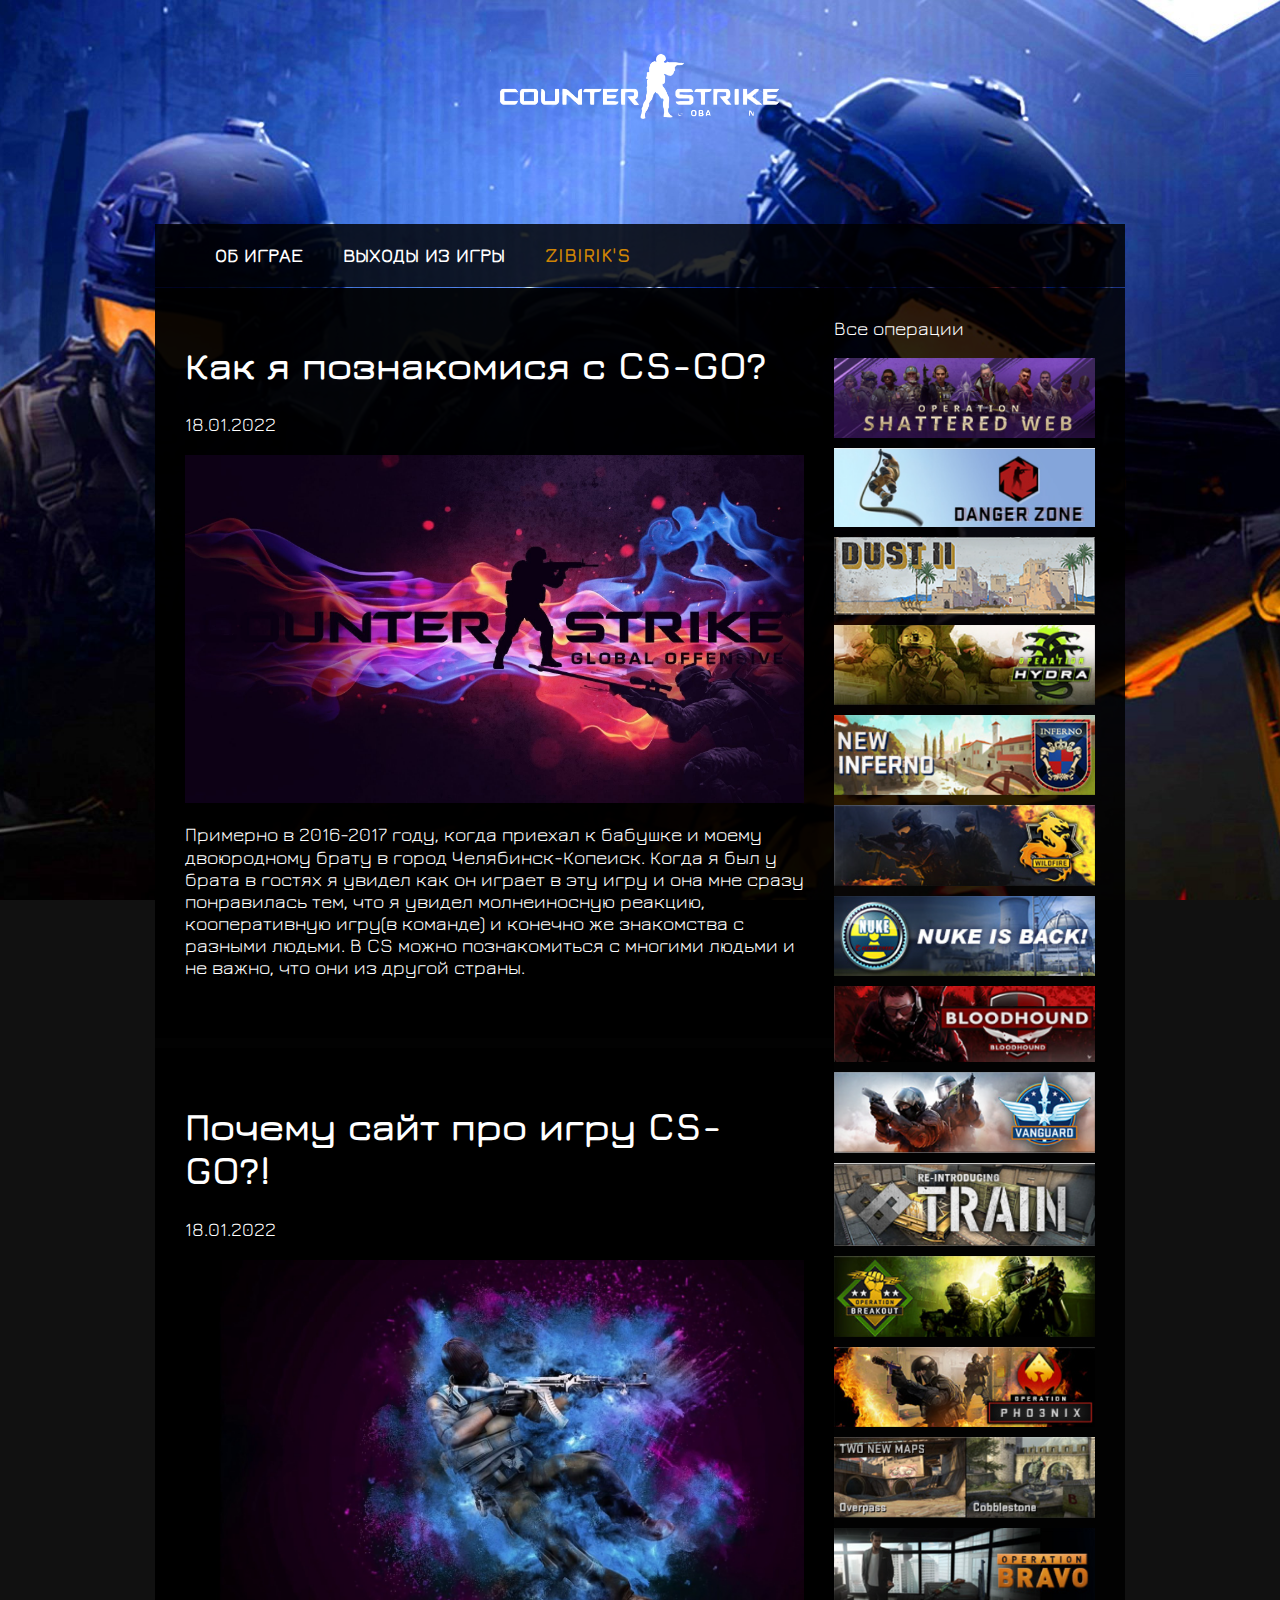
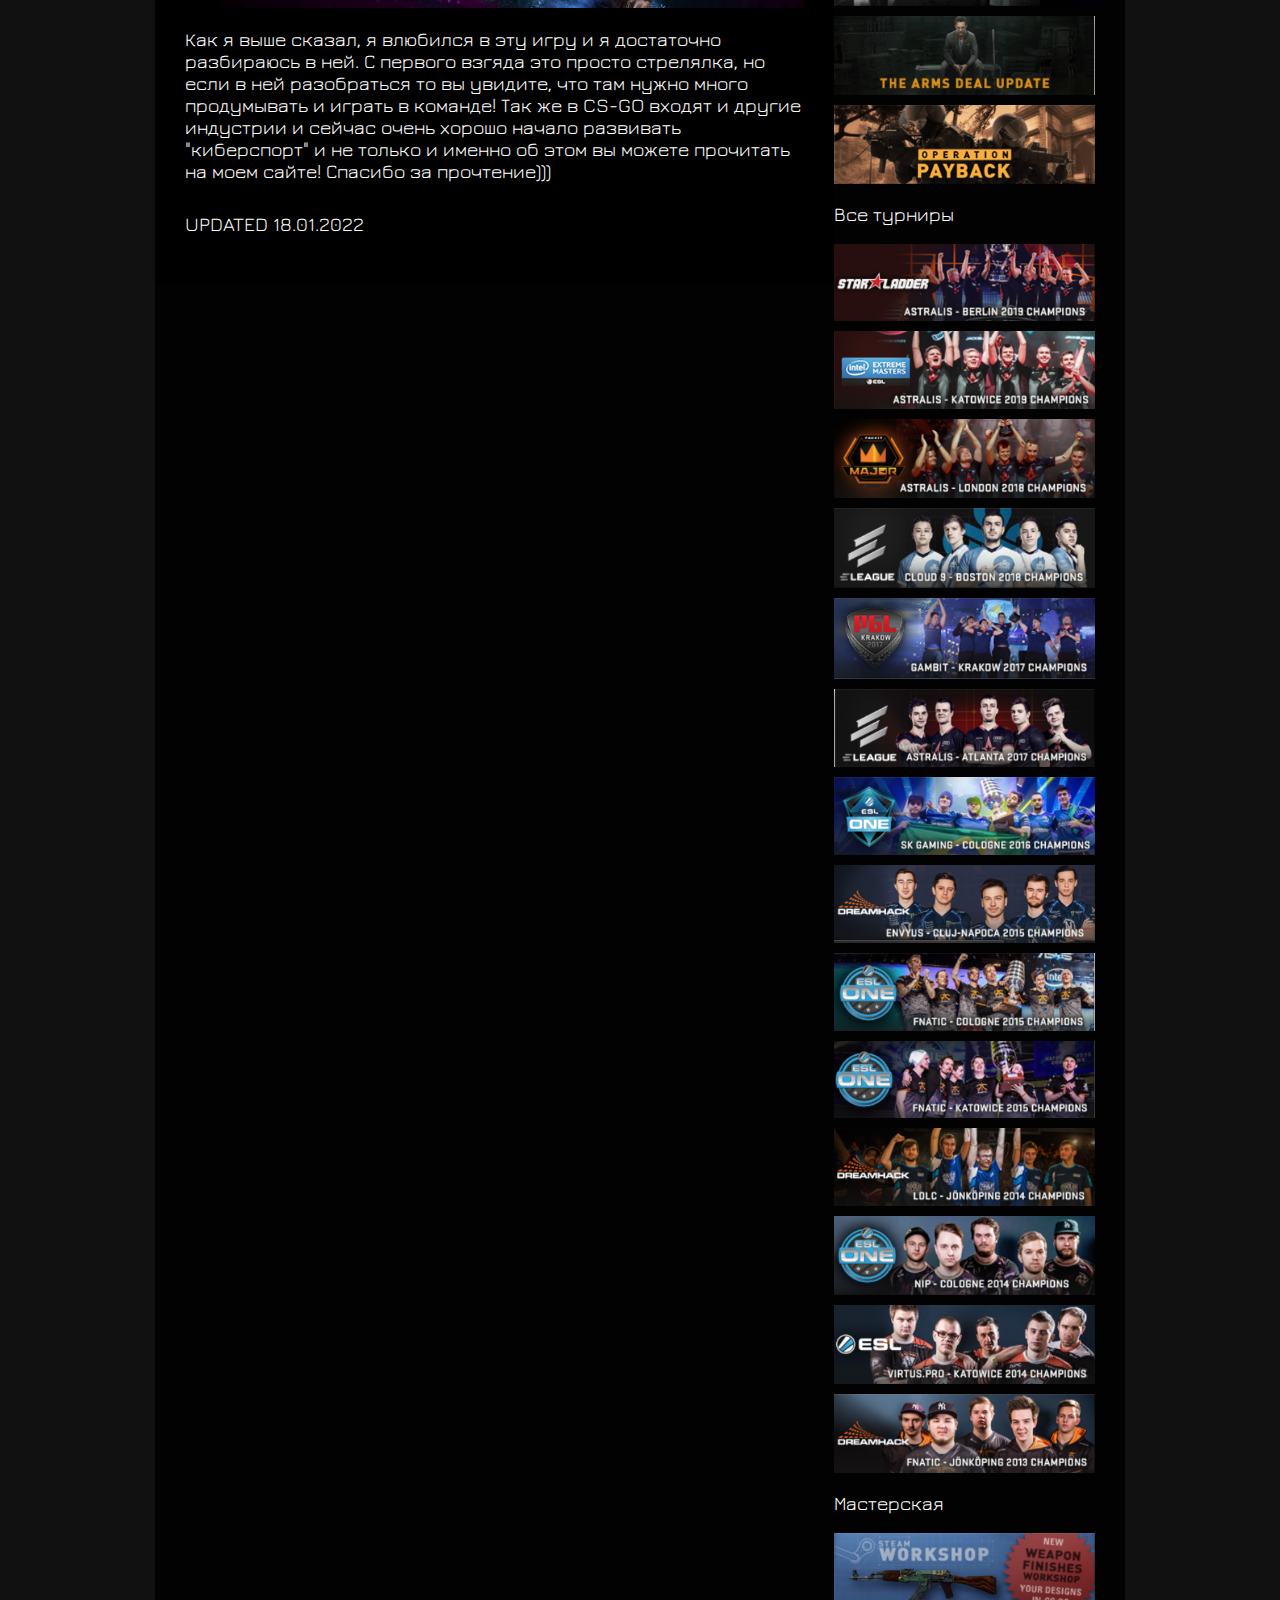
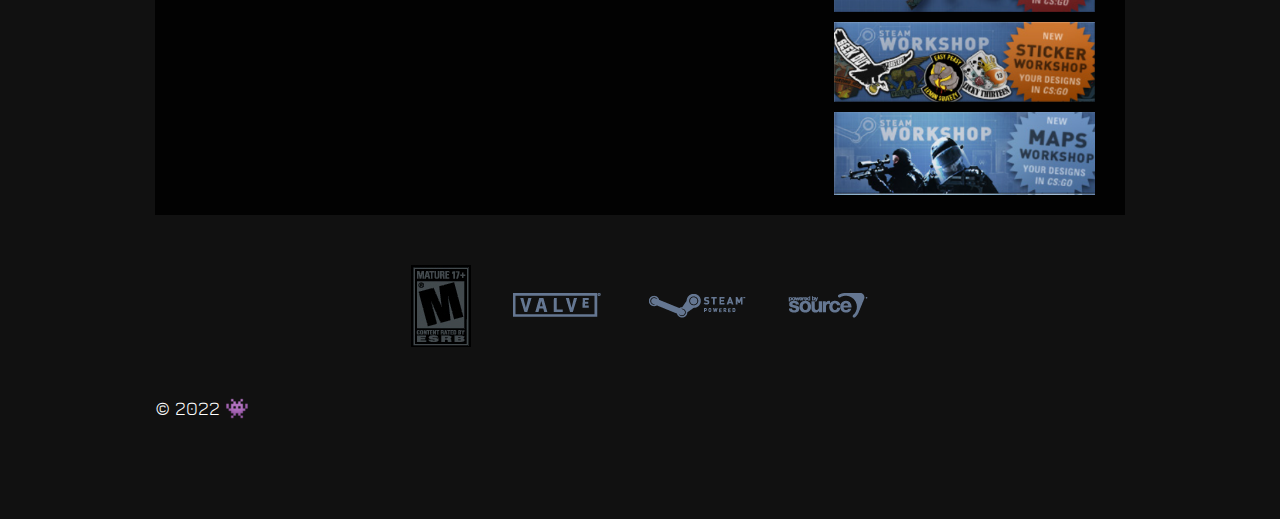
==== about.html @ ed5ef02f "+ start progect" ====
<!DOCTYPE html>
<html lang="en">
  <head>
    <meta charset="UTF-8" />
    <meta http-equiv="X-UA-Compatible" content="IE=edge" />
    <meta name="viewport" content="width=device-width, initial-scale=1.0" />
    <title>Home</title>
    <link rel="preconnect" href="https://fonts.googleapis.com" />
    <link rel="preconnect" href="https://fonts.gstatic.com" crossorigin />
    <link
      href="https://fonts.googleapis.com/css2?family=Jura:wght@400;600;700&display=swap"
      rel="stylesheet"
    />
    <link rel="stylesheet" href="style/normalize.css" />
    <link rel="stylesheet" href="style/style.css" />
  </head>
  <body>
    <header class="header container">
      <a href="index.html" class="logo_link">
        <img class="logo" src="img/logo.png" alt="" />
      </a>
    </header>

    <div class="container">
      <nav class="nav bg">
        <ul class="nav_ul">
          <li class="nav_item"><a class="nav_link" href="index.html">Об играе</a></li>
          <li class="nav_item"><a class="nav_link" href="Exiting.html">Выходы из игры</a></li>
          <li class="nav_item"><a class="nav_link active" href="about.html">ZIBIRIK's</a></li>
        </ul>
      </nav>

      <div class="page bg">
        <div class="col-1">
          <article class="article">
            <h1 class="article_title">Как я познакомися с CS-GO?</h1>
            <div class="article_date">18.01.2022</div>
            <div class="article_img">
              <img class="img-res" src="img/about img.jpeg" alt="" />
            </div>
            <div class="article-content">
              Примерно в 2016-2017 году, когда приехал к бабушке и моему двоюродному брату в город Челябинск-Копеиск.
              Когда я был у брата в гостях я увидел как он играет в эту игру и она мне сразу понравилась тем, что я увидел молнеиносную реакцию, кооперативную игру(в команде) и конечно же знакомства с разными людьми. В CS можно познакомиться с многими людьми и не важно, что они из другой страны.
            </div>
          </article>

          <article class="article">
            <h1 class="article_title">Почему сайт про игру CS-GO?!</h1>
            <div class="article_date">18.01.2022</div>
            <div class="article_img">
              <img class="img-res" src="img/about img 2.jpeg" alt="" />
            </div>
            <div class="article-content">
              Как я выше сказал, я влюбился в эту игру и я достаточно разбираюсь в ней. С первого взгяда это просто стрелялка, но если в ней разобраться то вы увидите, что там нужно много продумывать и играть в команде!
              Так же в CS-GO входят и другие индустрии и сейчас очень хорошо начало развивать "киберспорт" и не только и именно об этом вы можете прочитать на моем сайте! 
              Спасибо за прочтение)))
            </div>
            <p>UPDATED 18.01.2022</p>
          </article>
        </div>
        
        <div class="col-2">

          <div class="banner">
            <p>Все операции</p>
          </div>
          
          <div class="banner">
            <img class="img-res" src="img/banner 1.png" alt="" />
          </div>

          <div class="banner">
            <img class="img-res" src="img/banner 2.png" alt="" />
          </div>
          <div class="banner">
            <img class="img-res" src="img/banner 3.png" alt="" />
          </div>

          <div class="banner">
            <img class="img-res" src="img/banner 4.png" alt="" />
          </div>

          <div class="banner">
            <img class="img-res" src="img/banner 5.png" alt="" />
          </div>

          <div class="banner">
            <img class="img-res" src="img/banner 6.png" alt="" />
          </div>

          <div class="banner">
            <img class="img-res" src="img/banner 7.png" alt="" />
          </div>

          <div class="banner">
            <img class="img-res" src="img/banner 8.png" alt="" />
          </div>

          <div class="banner">
            <img class="img-res" src="img/banner 9.png" alt="" />
          </div>

          <div class="banner">
            <img class="img-res" src="img/banner 10.png" alt="" />
          </div>

          <div class="banner">
            <img class="img-res" src="img/banner 11.png" alt="" />
          </div>

          <div class="banner">
            <img class="img-res" src="img/banner 12.png" alt="" />
          </div>

          <div class="banner">
            <img class="img-res" src="img/banner 13.png" alt="" />
          </div>

          <div class="banner">
            <img class="img-res" src="img/banner 14.png" alt="" />
          </div>

          <div class="banner">
            <img class="img-res" src="img/banner 15.png" alt="" />
          </div>

          <div class="banner">
            <img class="img-res" src="img/banner 16.png" alt="" />
          </div>

          <div>
            <p>Все турниры</p>
          </div>

          <div class="banner">
            <img class="img-res" src="img/match 1.png" alt="" />
          </div>

          <div class="banner">
            <img class="img-res" src="img/match 2.png" alt="" />
          </div>

          <div class="banner">
            <img class="img-res" src="img/match 3.png" alt="" />
          </div>

          <div class="banner">
            <img class="img-res" src="img/match 4.png" alt="" />
          </div>

          <div class="banner">
            <img class="img-res" src="img/match 5.png" alt="" />
          </div>

          <div class="banner">
            <img class="img-res" src="img/match 6.png" alt="" />
          </div>

          <div class="banner">
            <img class="img-res" src="img/match 7.png" alt="" />
          </div>

          <div class="banner">
            <img class="img-res" src="img/match 8.png" alt="" />
          </div>

          <div class="banner">
            <img class="img-res" src="img/match 9.png" alt="" />
          </div>

          <div class="banner">
            <img class="img-res" src="img/match 10.png" alt="" />
          </div>

          <div class="banner">
            <img class="img-res" src="img/match 11.png" alt="" />
          </div>

          <div class="banner">
            <img class="img-res" src="img/match 12.png" alt="" />
          </div>

          <div class="banner">
            <img class="img-res" src="img/match 13.png" alt="" />
          </div>

          <div class="banner">
            <img class="img-res" src="img/match 14.png" alt="" />
          </div>

          <p>Мастерская</p>

          <div class="banner">
            <img class="img-res" src="img/community 1.png" alt="" />
          </div>

          <div class="banner">
            <img class="img-res" src="img/community 2.png" alt="" />
          </div>

          <div class="banner">
            <img class="img-res" src="img/community 3.png" alt="" />
          </div>
        </div>
      </div>
    </div>

    <footer class="footer container">
      <div class="footer-item">
        <img src="img/footer_esrb.jpg" />
        <img src="img/footer_valve.png" />
        <img src="img/footer_steam.png" />
        <img src="img/footer_source.png" />
      </div>
      <p>&copy; 2022 👾</p>
    </footer>
  </body>
</html>
---- style/style.css ----
* {
  box-sizing: border-box;
}

html {
  font-family: sans-serif;
  font-family: 'Jura', sans-serif;
  font-weight: 400;
  font-size: 120%;
  color: white;
}

body {
  background-attachment: fixed;
  background-color: #111111;
  background-image: url(../img/header_bg.jpg);
  background-position: center;
  background-size: cover;
  background-repeat: no-repeat;
}

.container {
  width: 1000px;
  margin-left: auto;
  margin-right: auto;
  padding-left: 15px;
  padding-right: 15px;
}

/* Header */
.header {
  padding-top: 50px;
}
.logo_link {
  display: flex;
  align-items: center;
  justify-content: center;
}
.logo {
  width: 300px;
  display: block;
}

/* Helper */
.bg {
  background: rgba(0, 0, 0, 0.83);
}

.img-res {
  display: block;
  width: 100%;
  max-width: 100%;
}

/* Navigate */
.nav {
  margin-top: 100px;
}
.nav_ul {
  display: flex;
  list-style: none;
  margin-bottom: 1px;
}
.nav_item {
  padding: 20px;
}
.nav_link {
  color: white;
  font-weight: 700;
  text-decoration: none;
  text-transform: uppercase;
}
.active,
.nav_link:hover {
  color: #ce8404;
}

.network{
  position: absolute;
  top: 124px;
  left: 1015px;
}

.ul{
  list-style:none
}


/* Page */
.page {
  display: flex;
}

.col-1 {
  width: 70%;
/*   padding: 10px 30px; */
}

.col-2 {
  width: 30%;
  padding: 10px 30px 10px 0;
}

/* Article */
.article {
  background: rgba(0, 0, 0, 0.7);
  margin-bottom: 10px;
  padding: 30px;
}
.article_title {
}
.article_date {
  margin-bottom: 20px;
}
.article-content {
  margin-top: 20px;
  margin-bottom: 30px;
}

/* Banner */
.banner .img-res {
  margin-bottom: 10px;
}

.banner{
  display: block;
}

.footer {
  margin-bottom: 100px;
}
.footer-item {
  display: flex;
  justify-content: center;
  margin-top: 30px;
  margin-bottom: 30px;
  align-items: center;
}
.footer-item img {
  padding: 20px;
}

/* Media */
@media (max-width: 900px) {
    .container {
      width: 100%;
    }
    
    .nav_item {
      padding: 10px;
    }
    
    .page {
      flex-direction: column;
    }
    .col-1 {
      width: 100%;
    }
    .col-2 {
      width: 100%;
      padding: 10px 30px;
    }
    
    .footer {
      text-align: center;
    }
    .footer-item {
      flex-direction: column;
    }
}
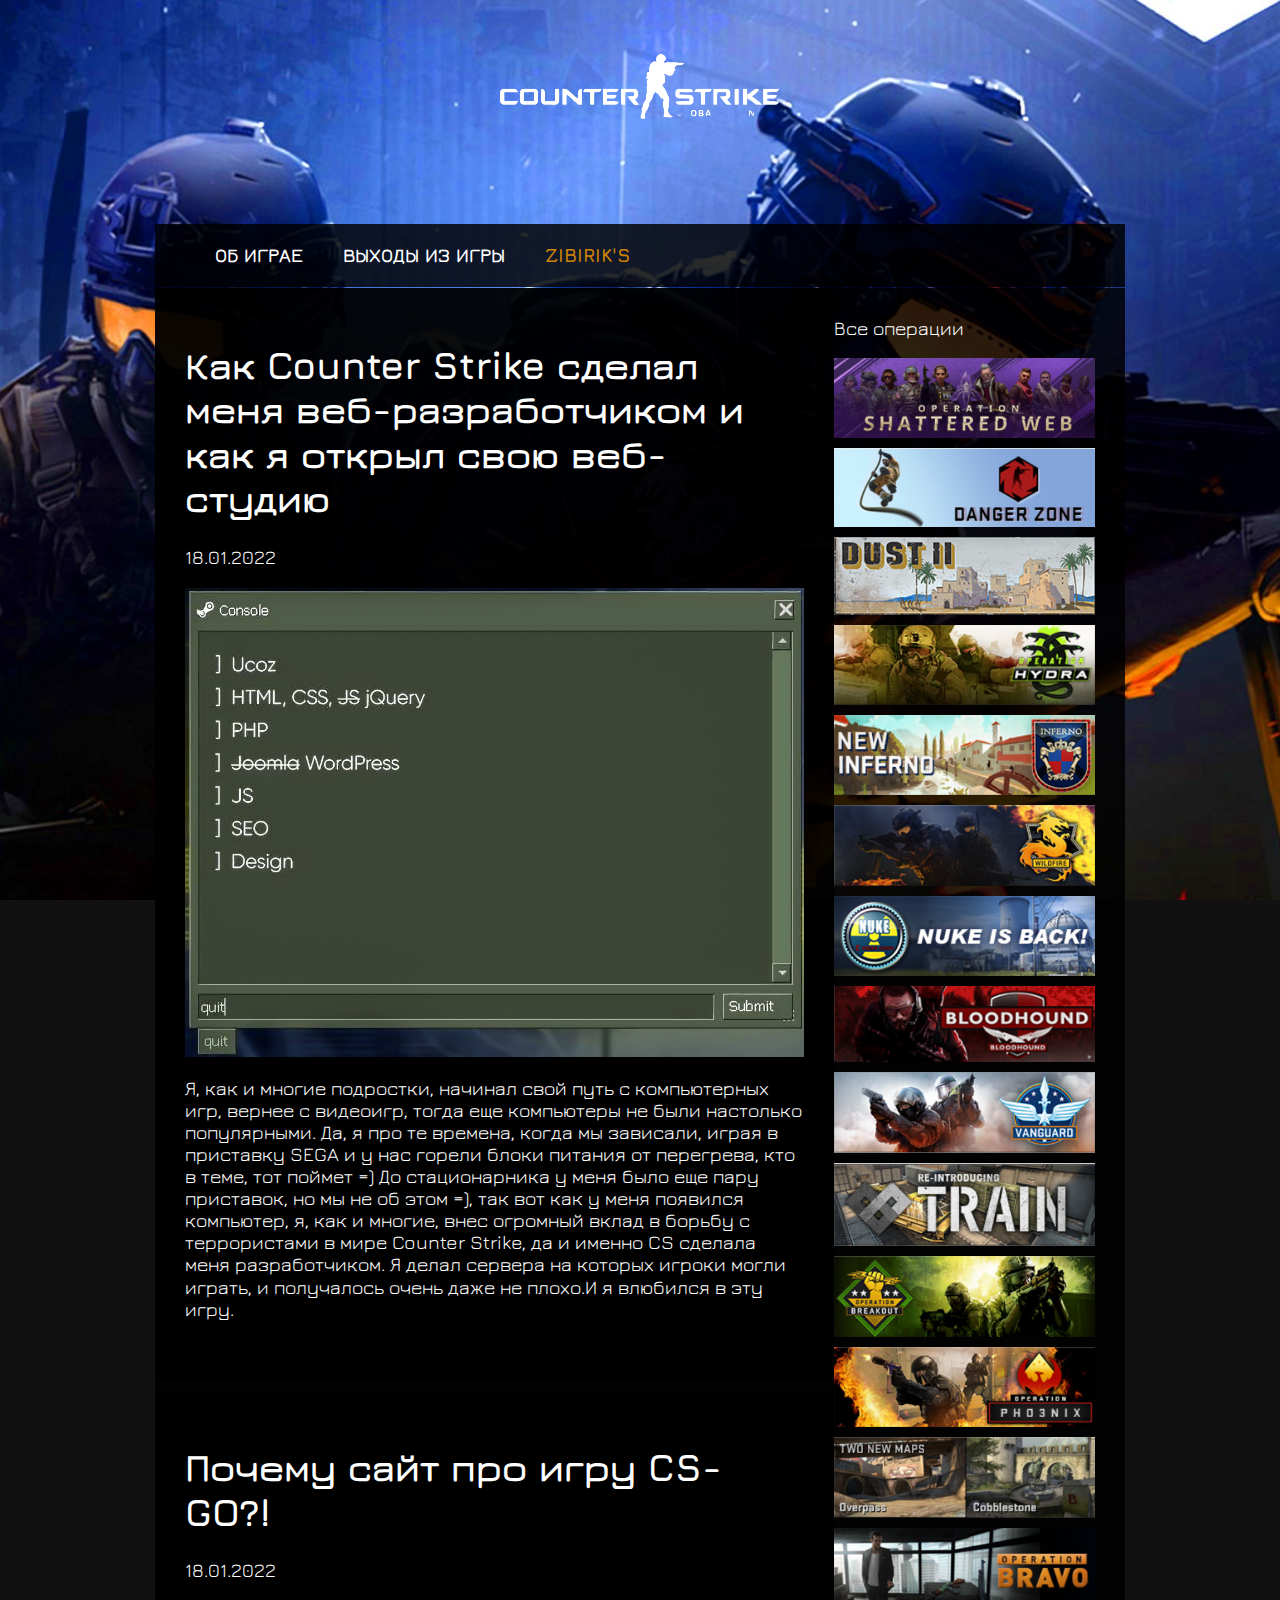
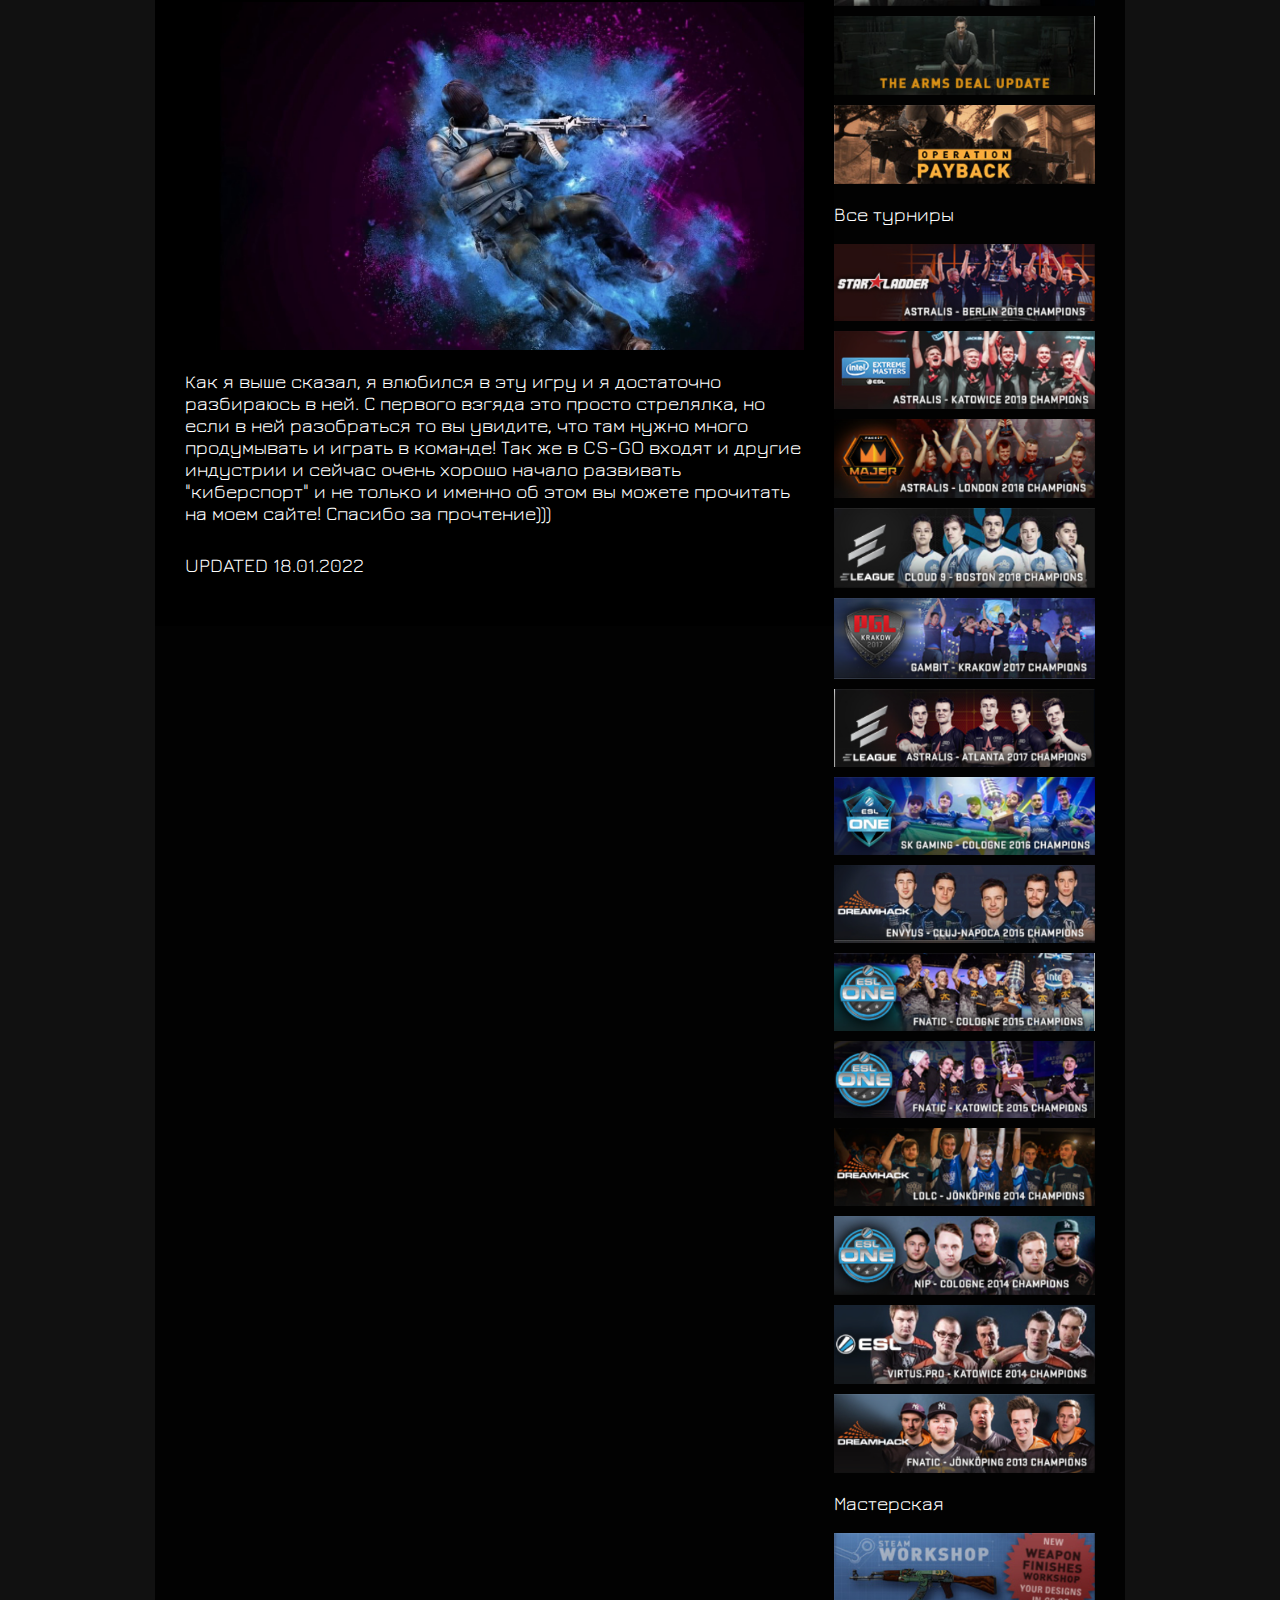
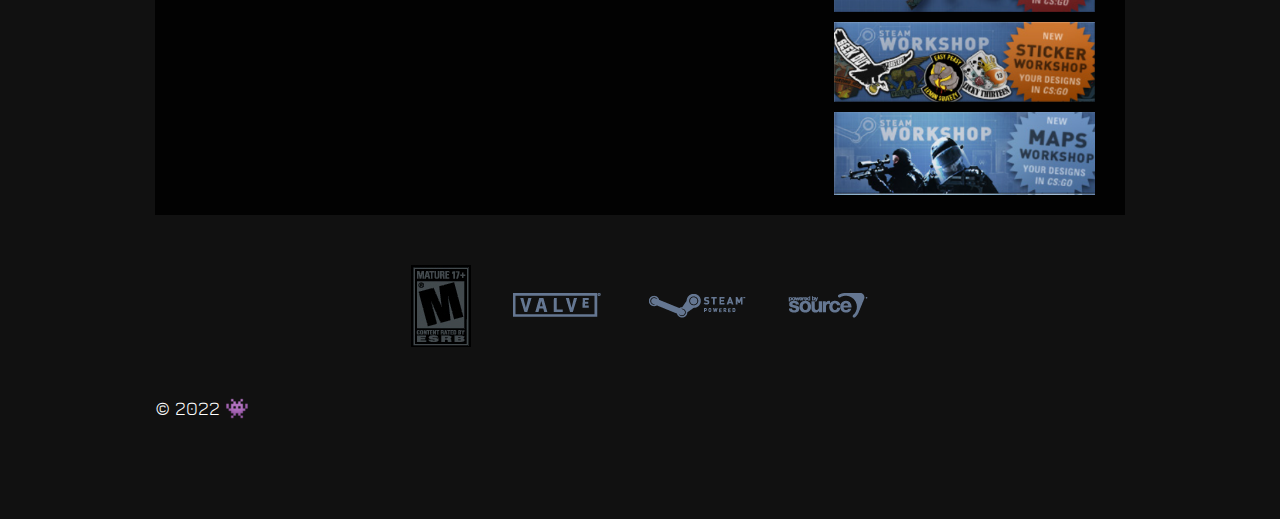
==== commit 9c4dfb1c: "+team's +castum sub menu" ====
--- a/about.html
+++ b/about.html
@@ -33,14 +33,15 @@
       <div class="page bg">
         <div class="col-1">
           <article class="article">
-            <h1 class="article_title">Как я познакомися с CS-GO?</h1>
+            <h1 class="article_title">Как Counter Strike сделал меня веб-разработчиком и как я открыл свою веб-студию</h1>
             <div class="article_date">18.01.2022</div>
             <div class="article_img">
-              <img class="img-res" src="img/about img.jpeg" alt="" />
+              <img class="img-res" src="img/about1.jpeg" alt="" />
             </div>
             <div class="article-content">
-              Примерно в 2016-2017 году, когда приехал к бабушке и моему двоюродному брату в город Челябинск-Копеиск.
-              Когда я был у брата в гостях я увидел как он играет в эту игру и она мне сразу понравилась тем, что я увидел молнеиносную реакцию, кооперативную игру(в команде) и конечно же знакомства с разными людьми. В CS можно познакомиться с многими людьми и не важно, что они из другой страны.
+              Я, как и многие подростки, начинал свой путь с компьютерных игр, вернее с видеоигр, тогда еще компьютеры не были настолько популярными. Да, я про те времена, когда мы зависали, играя в приставку SEGA и у нас горели блоки питания от перегрева, кто в теме, тот поймет =)
+              До стационарника у меня было еще пару приставок, но мы не об этом =), так вот как у меня появился компьютер, я, как и многие, внес огромный вклад в борьбу с террористами в мире Counter Strike, да и именно CS сделала меня разработчиком.
+              Я делал сервера на которых игроки могли играть, и получалось очень даже не плохо.И я влюбился в эту игру.
             </div>
           </article>
 
--- a/style/style.css
+++ b/style/style.css
@@ -62,9 +62,11 @@
   margin-bottom: 1px;
 }
 .nav_item {
+  position: relative;
+}
+.nav_link {
+  display: block;
   padding: 20px;
-}
-.nav_link {
   color: white;
   font-weight: 700;
   text-decoration: none;
@@ -75,14 +77,43 @@
   color: #ce8404;
 }
 
+/* Sub menu */
+.nav_sub {
+  position: absolute;
+  list-style: none;
+  border: 2px solid white;
+  background: #000000;
+  padding: 0;
+  margin-top: -10px;
+  margin-left: 0px;
+  display: none;
+}
+
+
+.nav_sub .nav_item {
+  border-bottom: 0.5px solid white;
+  display: block;
+  padding: 0;
+  margin: 0 6px;
+}
+.nav_sub .nav_item:last-child {
+  border: none;
+}
+.nav_sub .nav_link {
+  padding: 8px;
+  padding-right: 50px;
+  display: block;
+}
+
+/*  */
 .network{
   position: absolute;
   top: 124px;
   left: 1015px;
 }
 
-.ul{
-  list-style:none
+ul{
+  list-style: none;
 }
 
 
@@ -124,6 +155,11 @@
 
 .banner{
   display: block;
+  transition: 0.3s;
+}
+.banner:hover {
+   transform: scale(1.03);
+   filter: brightness(150%);
 }
 
 .footer {
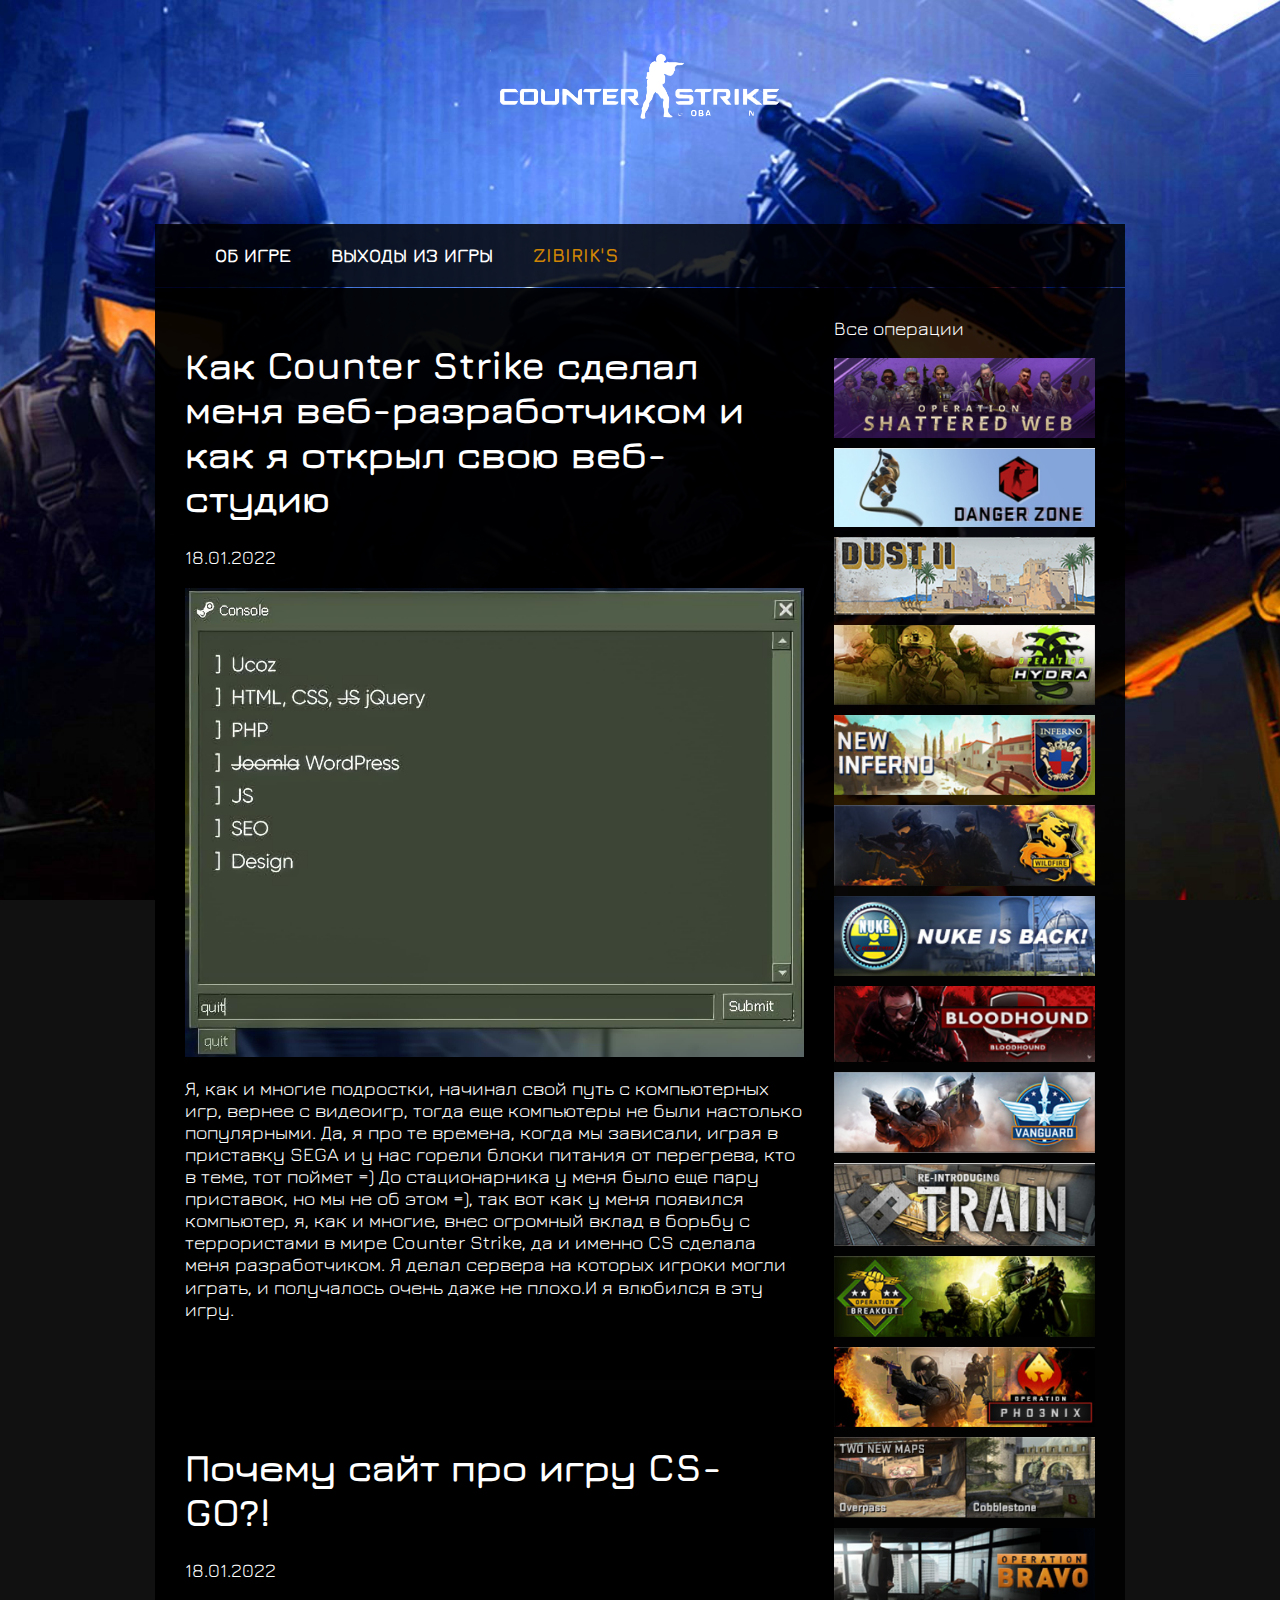
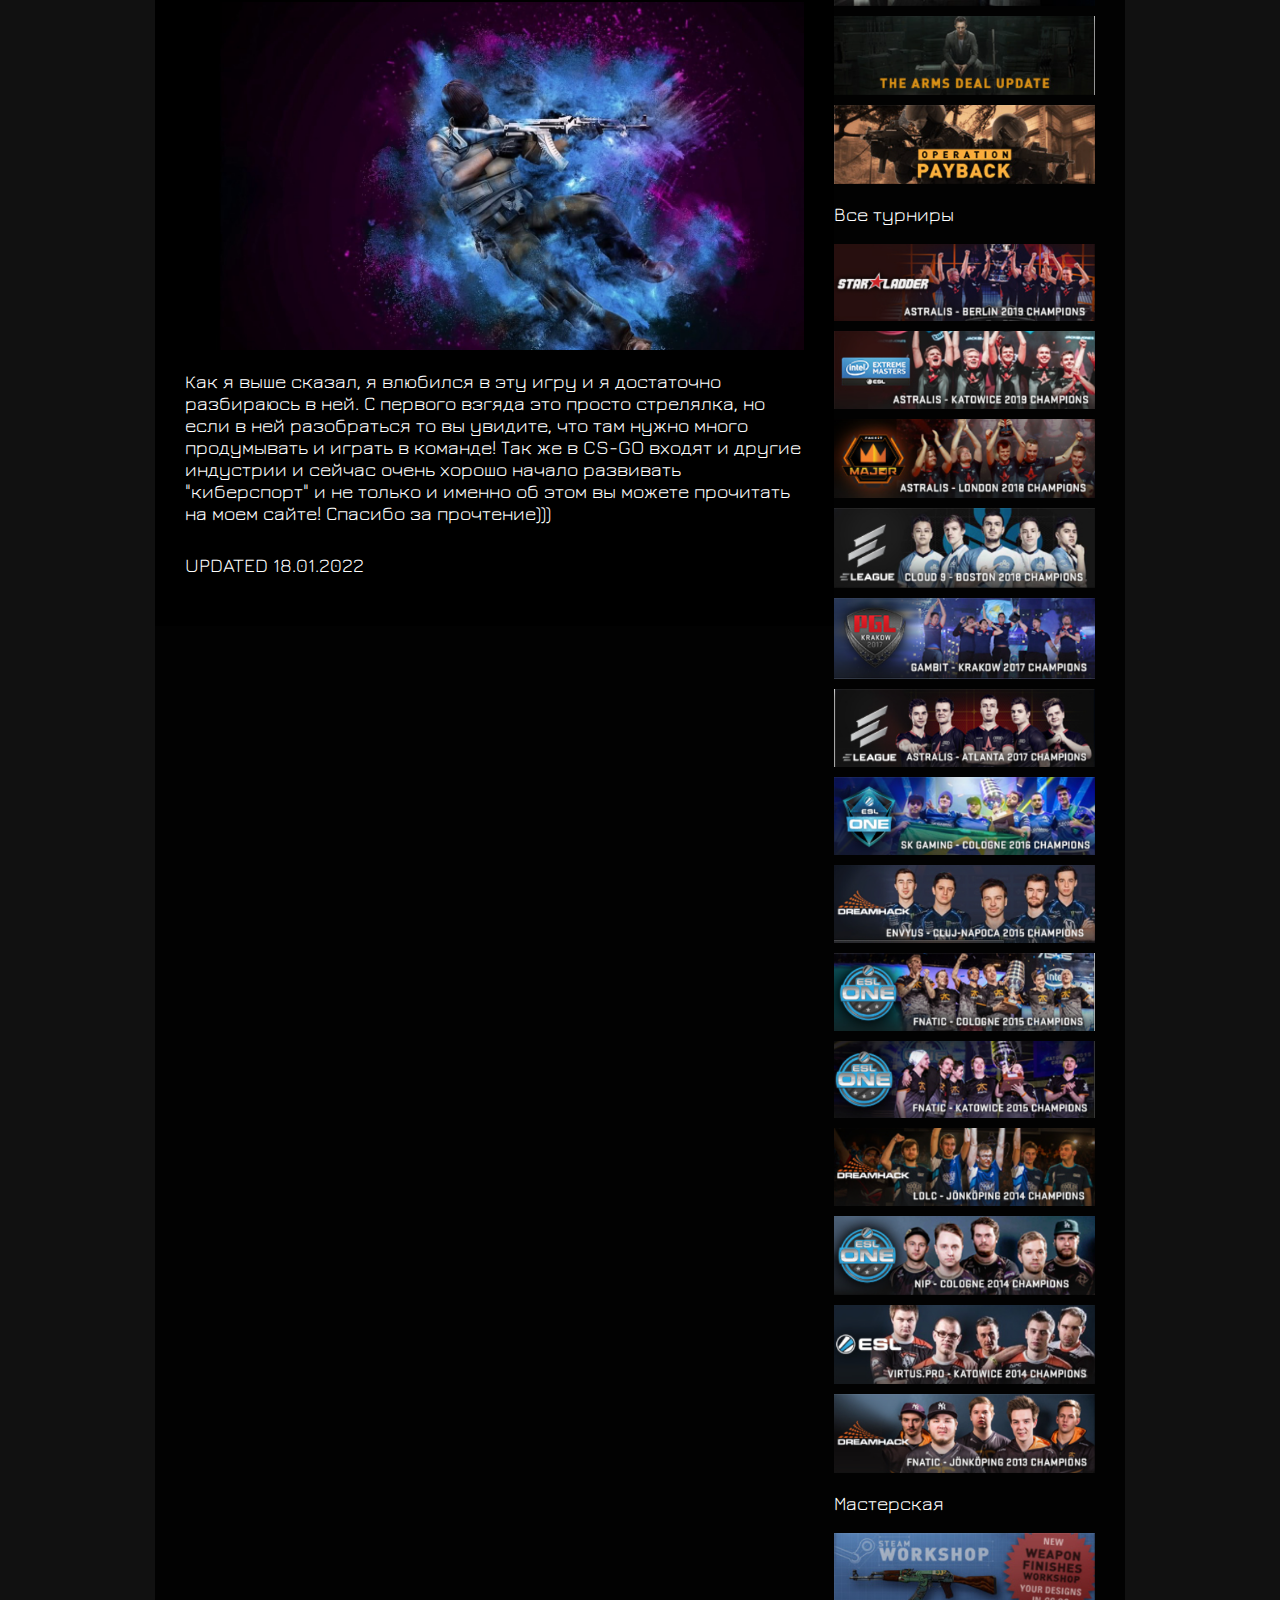
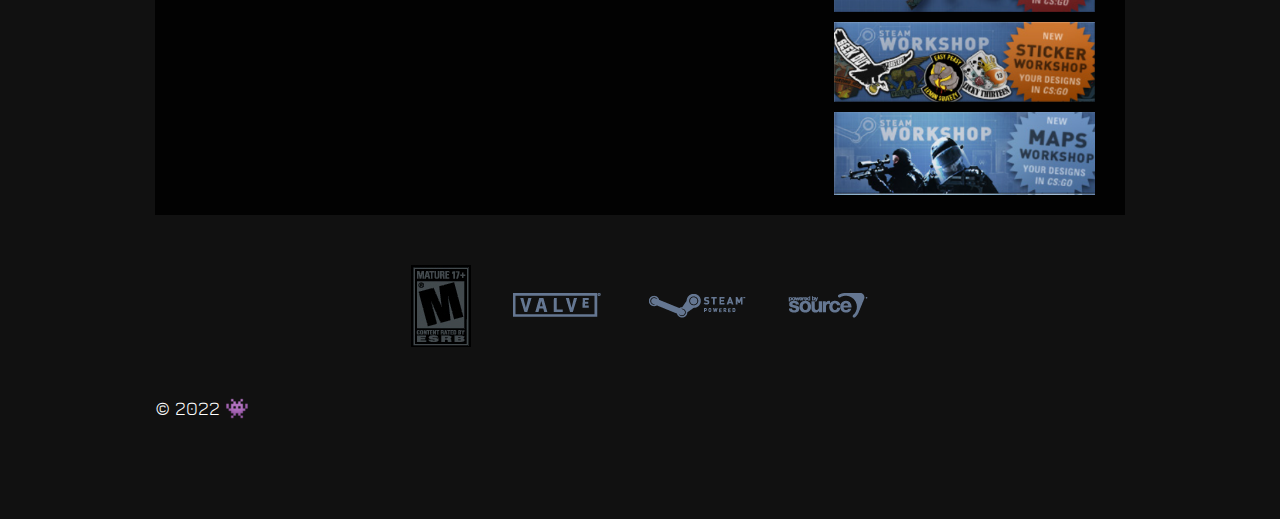
==== commit 2de8473f: "help" ====
--- a/about.html
+++ b/about.html
@@ -24,8 +24,14 @@
     <div class="container">
       <nav class="nav bg">
         <ul class="nav_ul">
-          <li class="nav_item"><a class="nav_link" href="index.html">Об играе</a></li>
-          <li class="nav_item"><a class="nav_link" href="Exiting.html">Выходы из игры</a></li>
+          <li id="submenu" class="nav_item"><a class="nav_link" href="index.html">Об игре</a><ul class="nav_sub">
+            <li class="nav_item"><a  class="nav_link" href="history.html">История</a></li>
+            <li class="nav_item"><a  class="nav_link" href="team's.html">Команды</a></li>
+            <li class="nav_item"><a  class="nav_link" href="bloge.html">Обновления</a></li>
+            <li class="nav_item"><a  class="nav_link" href="aboutthegame.html">Об игре</a></li>
+          </ul>
+        </li>
+          <li class="nav_item"><a class="nav_link" href="exitingame.html">Выходы из игры</a></li>
           <li class="nav_item"><a class="nav_link active" href="about.html">ZIBIRIK's</a></li>
         </ul>
       </nav>
@@ -215,5 +221,7 @@
       </div>
       <p>&copy; 2022 👾</p>
     </footer>
+    <script src="https://code.jquery.com/jquery-3.6.0.min.js"></script>
+    <script src="/js/script.js"></script>
   </body>
 </html>
